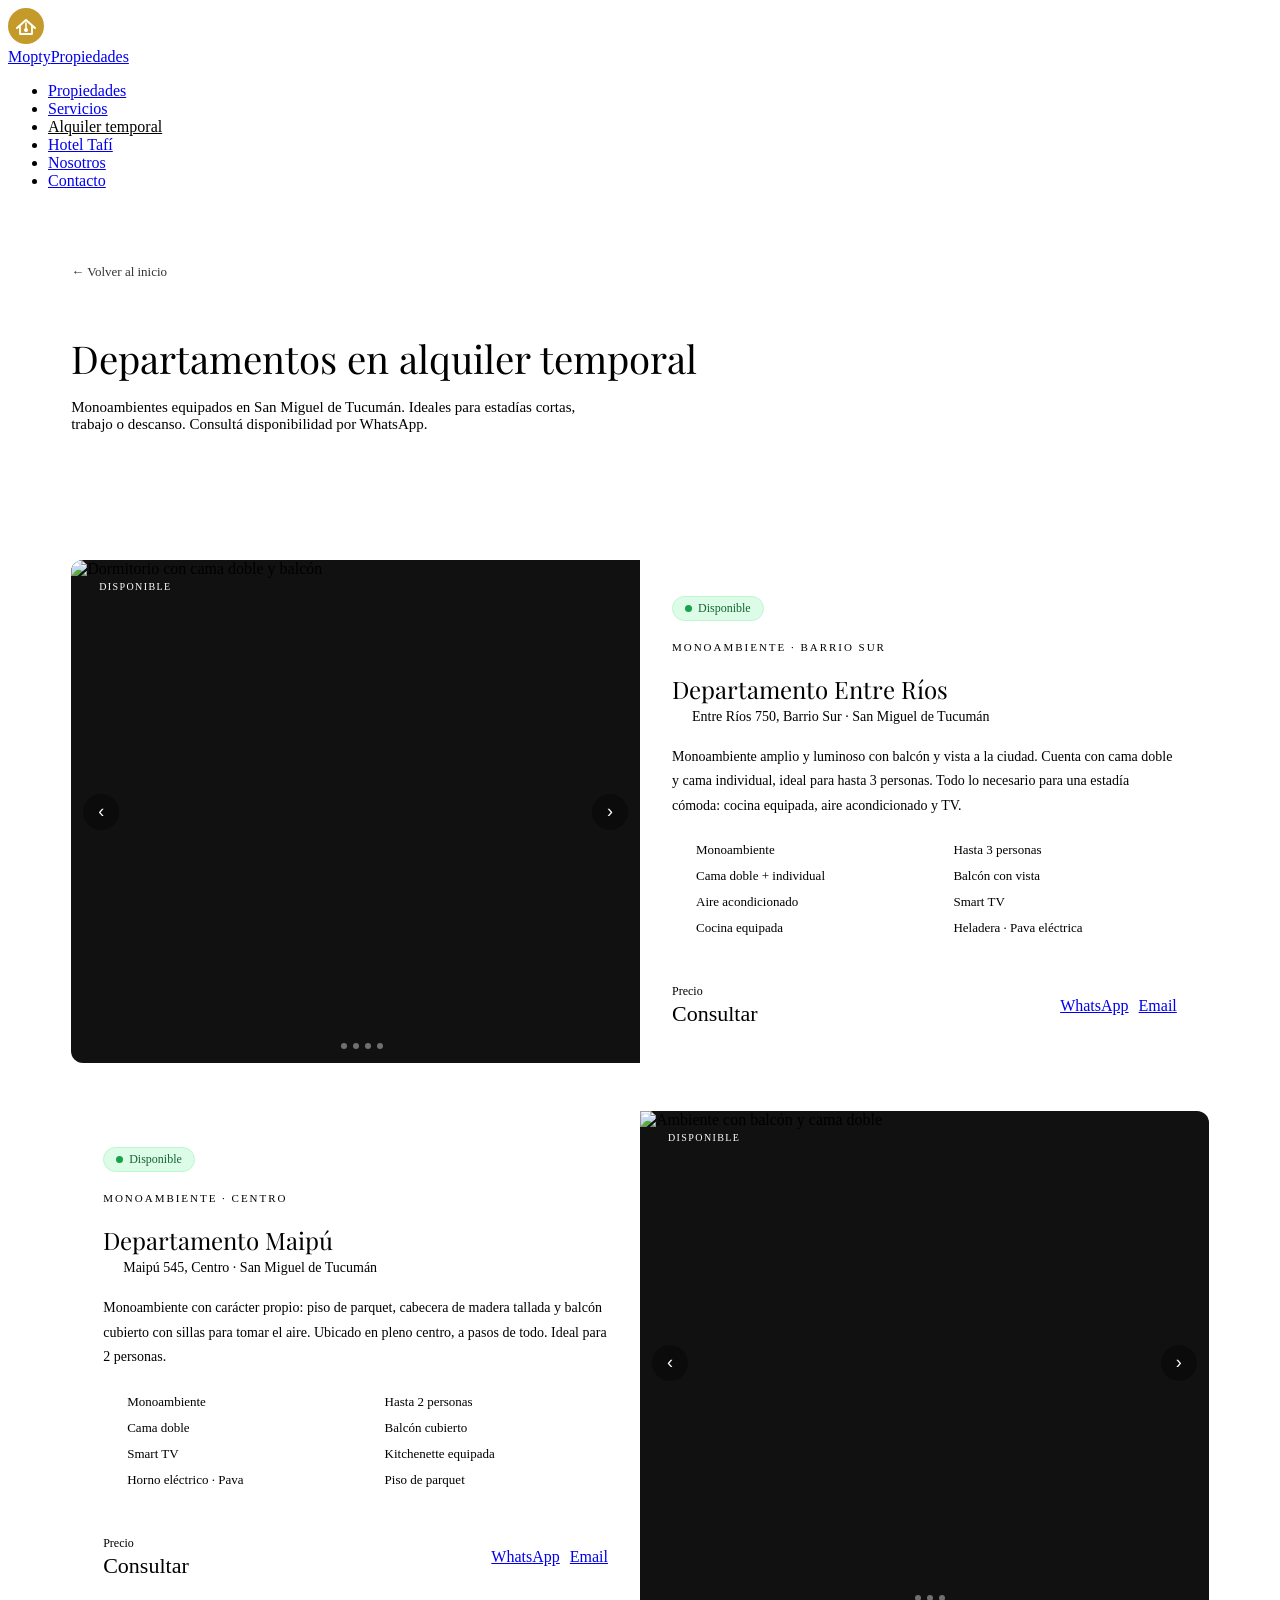
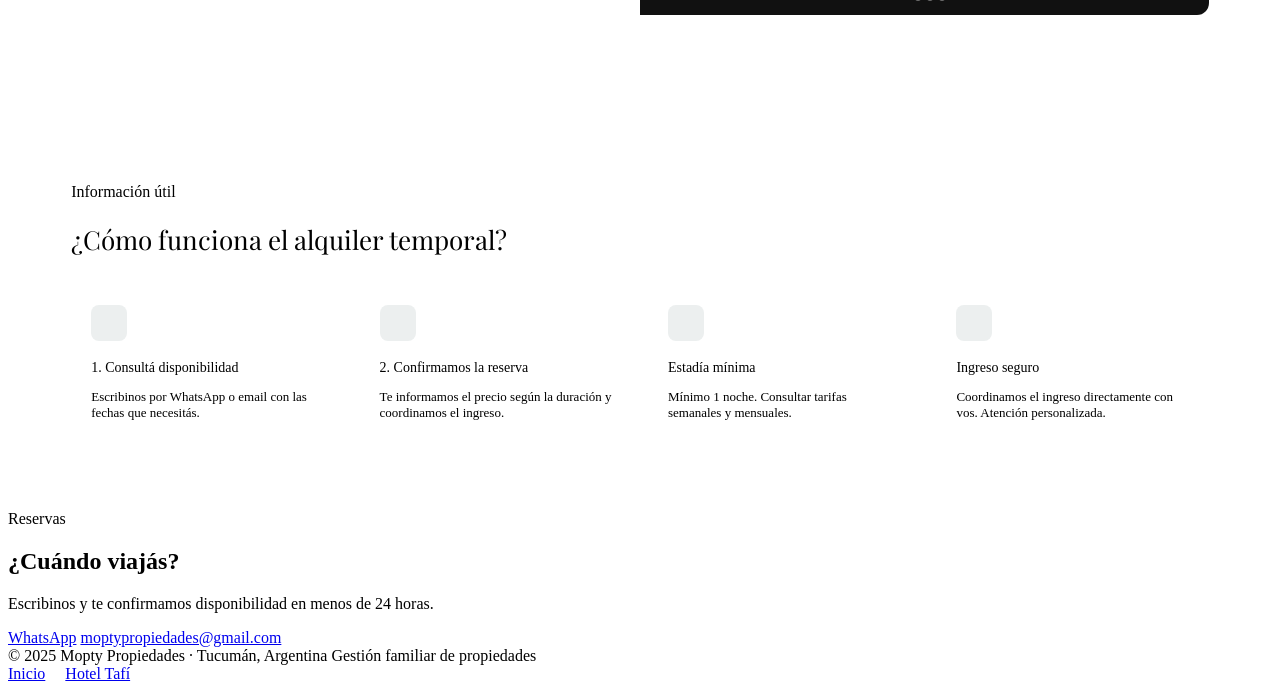
==== departamentos/index.html @ f42697b6 "subir archivos" ====
<!DOCTYPE html>
<html lang="es">
<head>
  <meta charset="UTF-8">
  <meta name="viewport" content="width=device-width, initial-scale=1.0">
  <meta name="description" content="Departamentos en alquiler temporal en San Miguel de Tucumán. Monoambientes equipados en el centro y Barrio Sur. Consultas por WhatsApp.">
  <title>Departamentos temporales | Mopty Propiedades</title>
  <link rel="preconnect" href="https://fonts.googleapis.com">
  <link rel="preconnect" href="https://fonts.gstatic.com" crossorigin>
  <link href="https://fonts.googleapis.com/css2?family=Playfair+Display:wght@400;500&family=Inter:wght@300;400;500&display=swap" rel="stylesheet">
  <link rel="stylesheet" href="../css/style.css">
  <style>
    .page-hero {
      background: var(--verde);
      color: var(--white);
      padding: 56px 5% 48px;
    }
    .page-hero a {
      color: var(--gold);
      text-decoration: none;
      font-size: 13px;
      display: inline-flex;
      align-items: center;
      gap: 6px;
      margin-bottom: 20px;
      opacity: 0.8;
    }
    .page-hero a:hover { opacity: 1; }
    .page-hero h1 {
      font-family: 'Playfair Display', serif;
      font-size: clamp(26px, 3vw, 40px);
      font-weight: 400;
      margin-bottom: 10px;
    }
    .page-hero p {
      font-size: 15px;
      color: var(--gray-lt);
      font-weight: 300;
      max-width: 520px;
    }

    /* DEPTO CARD */
    .deptos-section {
      padding: 64px 5%;
    }

    .depto-card {
      background: var(--white);
      border: 1px solid var(--gray-lt);
      border-radius: 12px;
      overflow: hidden;
      margin-bottom: 48px;
    }

    .depto-card-inner {
      display: grid;
      grid-template-columns: 1fr 1fr;
    }

    /* GALERÍA */
    .galeria {
      position: relative;
      background: #111;
      overflow: hidden;
      min-height: 400px;
    }

    .galeria-slides {
      display: flex;
      height: 100%;
      transition: transform 0.35s ease;
    }

    .galeria-slide {
      min-width: 100%;
      height: 400px;
      object-fit: cover;
      display: block;
    }

    .galeria-nav {
      position: absolute;
      bottom: 14px;
      left: 50%;
      transform: translateX(-50%);
      display: flex;
      gap: 6px;
    }

    .galeria-dot {
      width: 6px;
      height: 6px;
      border-radius: 50%;
      background: rgba(255,255,255,0.4);
      cursor: pointer;
      border: none;
      padding: 0;
      transition: background 0.2s;
    }
    .galeria-dot.active { background: var(--gold); }

    .galeria-btn {
      position: absolute;
      top: 50%;
      transform: translateY(-50%);
      background: rgba(0,0,0,0.35);
      border: none;
      color: white;
      width: 36px;
      height: 36px;
      border-radius: 50%;
      cursor: pointer;
      font-size: 18px;
      display: flex;
      align-items: center;
      justify-content: center;
      transition: background 0.2s;
    }
    .galeria-btn:hover { background: rgba(0,0,0,0.6); }
    .galeria-btn.prev { left: 12px; }
    .galeria-btn.next { right: 12px; }

    .galeria-tag {
      position: absolute;
      top: 16px;
      left: 16px;
      background: var(--verde);
      color: white;
      font-size: 10px;
      letter-spacing: 0.14em;
      text-transform: uppercase;
      padding: 5px 12px;
      border-radius: 2px;
    }

    /* INFO DEPTO */
    .depto-info {
      padding: 36px 32px;
      display: flex;
      flex-direction: column;
      justify-content: space-between;
    }

    .depto-tipo {
      font-size: 11px;
      letter-spacing: 0.18em;
      text-transform: uppercase;
      color: var(--gold);
      margin-bottom: 8px;
    }

    .depto-nombre {
      font-family: 'Playfair Display', serif;
      font-size: 24px;
      font-weight: 400;
      margin-bottom: 4px;
    }

    .depto-direccion {
      font-size: 14px;
      color: var(--gray);
      margin-bottom: 20px;
      display: flex;
      align-items: center;
      gap: 6px;
    }

    .depto-direccion svg {
      width: 14px;
      height: 14px;
      stroke: var(--gold);
      fill: none;
      stroke-width: 2;
      flex-shrink: 0;
    }

    .depto-desc {
      font-size: 14px;
      color: var(--gray);
      line-height: 1.75;
      margin-bottom: 24px;
    }

    .depto-features {
      display: grid;
      grid-template-columns: 1fr 1fr;
      gap: 10px;
      margin-bottom: 28px;
    }

    .feature {
      display: flex;
      align-items: center;
      gap: 8px;
      font-size: 13px;
      color: var(--brown-txt);
    }

    .feature svg {
      width: 16px;
      height: 16px;
      stroke: var(--verde);
      fill: none;
      stroke-width: 1.8;
      stroke-linecap: round;
      stroke-linejoin: round;
      flex-shrink: 0;
    }

    .depto-precio-row {
      display: flex;
      align-items: center;
      justify-content: space-between;
      padding-top: 20px;
      border-top: 1px solid var(--gray-lt);
      flex-wrap: wrap;
      gap: 12px;
    }

    .depto-precio-label {
      font-size: 12px;
      color: var(--gray);
      margin-bottom: 2px;
    }

    .depto-precio-valor {
      font-size: 22px;
      font-weight: 500;
      color: var(--verde);
    }

    .depto-actions {
      display: flex;
      gap: 10px;
    }

    /* DISPONIBLES banner */
    .disponible-badge {
      display: inline-flex;
      align-items: center;
      gap: 6px;
      font-size: 12px;
      font-weight: 500;
      color: #166534;
      background: #dcfce7;
      border: 1px solid #bbf7d0;
      padding: 4px 12px;
      border-radius: 100px;
      margin-bottom: 20px;
    }
    .disponible-badge::before {
      content: '';
      width: 7px;
      height: 7px;
      background: #16a34a;
      border-radius: 50%;
    }

    /* PENDIENTE depto */
    .pendiente-card {
      background: var(--beige);
      border: 1px dashed var(--gray-lt);
      border-radius: 12px;
      padding: 40px;
      text-align: center;
      margin-bottom: 48px;
    }
    .pendiente-card h3 {
      font-family: 'Playfair Display', serif;
      font-size: 22px;
      font-weight: 400;
      margin-bottom: 8px;
    }
    .pendiente-card p {
      font-size: 14px;
      color: var(--gray);
      margin-bottom: 20px;
    }

    /* INFO GENERAL */
    .info-section {
      background: var(--beige);
      padding: 56px 5%;
    }
    .info-grid {
      display: grid;
      grid-template-columns: repeat(auto-fit, minmax(200px, 1fr));
      gap: 16px;
      margin-top: 28px;
    }
    .info-item {
      background: var(--white);
      border-radius: 8px;
      padding: 20px;
      border: 1px solid var(--gray-lt);
    }
    .info-item-icon {
      width: 36px;
      height: 36px;
      background: rgba(13,59,56,0.08);
      border-radius: 8px;
      display: flex;
      align-items: center;
      justify-content: center;
      margin-bottom: 12px;
    }
    .info-item-icon svg {
      width: 18px;
      height: 18px;
      stroke: var(--verde);
      fill: none;
      stroke-width: 1.8;
      stroke-linecap: round;
      stroke-linejoin: round;
    }
    .info-item h4 { font-size: 14px; font-weight: 500; margin-bottom: 4px; }
    .info-item p { font-size: 13px; color: var(--gray); }

    @media (max-width: 768px) {
      .depto-card-inner { grid-template-columns: 1fr; }
      .galeria, .galeria-slide { min-height: 260px; height: 260px; }
      .depto-features { grid-template-columns: 1fr; }
      .depto-info { padding: 24px 20px; }
    }
  </style>
</head>
<body>

<nav>
  <a href="/" class="nav-logo">
    <svg width="36" height="36" viewBox="0 0 36 36" fill="none">
      <circle cx="18" cy="18" r="18" fill="#C49A2A"/>
      <path d="M9 20L18 12L27 20" stroke="white" stroke-width="2" stroke-linecap="round" stroke-linejoin="round"/>
      <path d="M12 18V26H24V18" stroke="white" stroke-width="1.8" stroke-linecap="round" stroke-linejoin="round"/>
      <line x1="18" y1="15" x2="18" y2="23" stroke="white" stroke-width="1.6" stroke-linecap="round"/>
      <circle cx="18" cy="22" r="2" fill="white"/>
    </svg>
    <div class="nav-logo-text">Mopty<span>Propiedades</span></div>
  </a>
  <ul class="nav-links">
    <li><a href="/#propiedades">Propiedades</a></li>
    <li><a href="/#servicios">Servicios</a></li>
    <li><a href="/departamentos/" style="color: var(--gold);">Alquiler temporal</a></li>
    <li><a href="/hotel/">Hotel Tafí</a></li>
    <li><a href="/#nosotros">Nosotros</a></li>
    <li><a href="/#contacto" class="nav-cta">Contacto</a></li>
  </ul>
</nav>

<!-- HERO -->
<section class="page-hero">
  <a href="/">← Volver al inicio</a>
  <h1>Departamentos en alquiler temporal</h1>
  <p>Monoambientes equipados en San Miguel de Tucumán. Ideales para estadías cortas, trabajo o descanso. Consultá disponibilidad por WhatsApp.</p>
</section>

<section class="deptos-section">

  <!-- DEPTO 1: ENTRE RÍOS -->
  <div class="depto-card" id="entrerrios">
    <div class="depto-card-inner">

      <div class="galeria" id="galeria-1">
        <div class="galeria-slides" id="slides-1">
          <img class="galeria-slide" src="img/entrerrios-4.jpg" alt="Dormitorio con cama doble y balcón">
          <img class="galeria-slide" src="img/entrerrios-1.jpg" alt="Ambiente principal con mesa y TV">
          <img class="galeria-slide" src="img/entrerrios-2.jpg" alt="Vista hacia la cocina">
          <img class="galeria-slide" src="img/entrerrios-5.jpg" alt="Cocina equipada">
          <img class="galeria-slide" src="img/entrerrios-3.jpg" alt="Vista desde el balcón">
        </div>
        <span class="galeria-tag">Disponible</span>
        <button class="galeria-btn prev" onclick="mover('1', -1)">&#8249;</button>
        <button class="galeria-btn next" onclick="mover('1', 1)">&#8250;</button>
        <div class="galeria-nav" id="dots-1">
          <button class="galeria-dot active" onclick="irA('1',0)"></button>
          <button class="galeria-dot" onclick="irA('1',1)"></button>
          <button class="galeria-dot" onclick="irA('1',2)"></button>
          <button class="galeria-dot" onclick="irA('1',3)"></button>
          <button class="galeria-dot" onclick="irA('1',4)"></button>
        </div>
      </div>

      <div class="depto-info">
        <div>
          <div class="disponible-badge">Disponible</div>
          <div class="depto-tipo">Monoambiente · Barrio Sur</div>
          <h2 class="depto-nombre">Departamento Entre Ríos</h2>
          <div class="depto-direccion">
            <svg viewBox="0 0 24 24"><path d="M12 2C8.13 2 5 5.13 5 9c0 5.25 7 13 7 13s7-7.75 7-13c0-3.87-3.13-7-7-7z"/><circle cx="12" cy="9" r="2.5"/></svg>
            Entre Ríos 750, Barrio Sur · San Miguel de Tucumán
          </div>
          <p class="depto-desc">Monoambiente amplio y luminoso con balcón y vista a la ciudad. Cuenta con cama doble y cama individual, ideal para hasta 3 personas. Todo lo necesario para una estadía cómoda: cocina equipada, aire acondicionado y TV.</p>
          <div class="depto-features">
            <div class="feature">
              <svg viewBox="0 0 24 24"><path d="M3 12L12 3L21 12V20H15V15H9V20H3V12Z"/></svg>
              Monoambiente
            </div>
            <div class="feature">
              <svg viewBox="0 0 24 24"><path d="M17 20H7V7a5 5 0 0 1 10 0v13z"/><path d="M3 20h18"/></svg>
              Hasta 3 personas
            </div>
            <div class="feature">
              <svg viewBox="0 0 24 24"><rect x="2" y="7" width="20" height="14" rx="2"/><path d="M16 7V5a2 2 0 0 0-2-2h-4a2 2 0 0 0-2 2v2"/></svg>
              Cama doble + individual
            </div>
            <div class="feature">
              <svg viewBox="0 0 24 24"><path d="M3 9l9-7 9 7v11a2 2 0 0 1-2 2H5a2 2 0 0 1-2-2z"/></svg>
              Balcón con vista
            </div>
            <div class="feature">
              <svg viewBox="0 0 24 24"><path d="M12 2a7 7 0 0 1 7 7c0 4-7 13-7 13S5 13 5 9a7 7 0 0 1 7-7z"/></svg>
              Aire acondicionado
            </div>
            <div class="feature">
              <svg viewBox="0 0 24 24"><rect x="2" y="3" width="20" height="14" rx="2"/><path d="M8 21h8M12 17v4"/></svg>
              Smart TV
            </div>
            <div class="feature">
              <svg viewBox="0 0 24 24"><path d="M6 2h12l2 7H4L6 2z"/><path d="M4 9v13h16V9"/></svg>
              Cocina equipada
            </div>
            <div class="feature">
              <svg viewBox="0 0 24 24"><path d="M12 2a10 10 0 1 0 10 10A10 10 0 0 0 12 2zm0 18a8 8 0 1 1 8-8 8 8 0 0 1-8 8zm.5-13H11v6l5.25 3.15.75-1.23-4.5-2.67z"/></svg>
              Heladera · Pava eléctrica
            </div>
          </div>
        </div>
        <div class="depto-precio-row">
          <div>
            <div class="depto-precio-label">Precio</div>
            <div class="depto-precio-valor">Consultar</div>
          </div>
          <div class="depto-actions">
            <a href="https://wa.me/5493815394603?text=Hola%20Mopty%2C%20consulto%20por%20el%20departamento%20de%20Entre%20R%C3%ADos%20750" class="btn btn-gold" target="_blank" rel="noopener">WhatsApp</a>
            <a href="mailto:moptypropiedades@gmail.com?subject=Consulta%20Depto%20Entre%20R%C3%ADos" class="btn btn-verde">Email</a>
          </div>
        </div>
      </div>

    </div>
  </div>

  <!-- DEPTO 2: MAIPÚ -->
  <div class="depto-card" id="maipu">
    <div class="depto-card-inner" style="direction: rtl;">

      <div class="galeria" id="galeria-2" style="direction: ltr;">
        <div class="galeria-slides" id="slides-2">
          <img class="galeria-slide" src="img/maipu-1.jpg" alt="Ambiente con balcón y cama doble">
          <img class="galeria-slide" src="img/maipu-2.jpg" alt="Vista completa del monoambiente">
          <img class="galeria-slide" src="img/maipu-3.jpg" alt="Cama doble con kitchenette">
          <img class="galeria-slide" src="img/maipu-4.jpg" alt="Balcón cubierto con sillas">
        </div>
        <span class="galeria-tag">Disponible</span>
        <button class="galeria-btn prev" onclick="mover('2', -1)">&#8249;</button>
        <button class="galeria-btn next" onclick="mover('2', 1)">&#8250;</button>
        <div class="galeria-nav" id="dots-2">
          <button class="galeria-dot active" onclick="irA('2',0)"></button>
          <button class="galeria-dot" onclick="irA('2',1)"></button>
          <button class="galeria-dot" onclick="irA('2',2)"></button>
          <button class="galeria-dot" onclick="irA('2',3)"></button>
        </div>
      </div>

      <div class="depto-info" style="direction: ltr;">
        <div>
          <div class="disponible-badge">Disponible</div>
          <div class="depto-tipo">Monoambiente · Centro</div>
          <h2 class="depto-nombre">Departamento Maipú</h2>
          <div class="depto-direccion">
            <svg viewBox="0 0 24 24"><path d="M12 2C8.13 2 5 5.13 5 9c0 5.25 7 13 7 13s7-7.75 7-13c0-3.87-3.13-7-7-7z"/><circle cx="12" cy="9" r="2.5"/></svg>
            Maipú 545, Centro · San Miguel de Tucumán
          </div>
          <p class="depto-desc">Monoambiente con carácter propio: piso de parquet, cabecera de madera tallada y balcón cubierto con sillas para tomar el aire. Ubicado en pleno centro, a pasos de todo. Ideal para 2 personas.</p>
          <div class="depto-features">
            <div class="feature">
              <svg viewBox="0 0 24 24"><path d="M3 12L12 3L21 12V20H15V15H9V20H3V12Z"/></svg>
              Monoambiente
            </div>
            <div class="feature">
              <svg viewBox="0 0 24 24"><path d="M17 21V19A4 4 0 0 0 9 19V21"/><circle cx="13" cy="11" r="4"/><path d="M1 21V19A4 4 0 0 1 5.66 15.1"/><circle cx="5" cy="9" r="2"/></svg>
              Hasta 2 personas
            </div>
            <div class="feature">
              <svg viewBox="0 0 24 24"><rect x="2" y="7" width="20" height="14" rx="2"/><path d="M16 7V5a2 2 0 0 0-2-2h-4a2 2 0 0 0-2 2v2"/></svg>
              Cama doble
            </div>
            <div class="feature">
              <svg viewBox="0 0 24 24"><path d="M3 9l9-7 9 7v11a2 2 0 0 1-2 2H5a2 2 0 0 1-2-2z"/></svg>
              Balcón cubierto
            </div>
            <div class="feature">
              <svg viewBox="0 0 24 24"><rect x="2" y="3" width="20" height="14" rx="2"/><path d="M8 21h8M12 17v4"/></svg>
              Smart TV
            </div>
            <div class="feature">
              <svg viewBox="0 0 24 24"><path d="M6 2h12l2 7H4L6 2z"/><path d="M4 9v13h16V9"/></svg>
              Kitchenette equipada
            </div>
            <div class="feature">
              <svg viewBox="0 0 24 24"><rect x="3" y="3" width="18" height="18" rx="2"/><path d="M3 9h18"/></svg>
              Horno eléctrico · Pava
            </div>
            <div class="feature">
              <svg viewBox="0 0 24 24"><path d="M12 2a10 10 0 1 0 10 10A10 10 0 0 0 12 2zm3.5 6L9 14.5M9 8.5h.01M15 15.5h.01"/></svg>
              Piso de parquet
            </div>
          </div>
        </div>
        <div class="depto-precio-row">
          <div>
            <div class="depto-precio-label">Precio</div>
            <div class="depto-precio-valor">Consultar</div>
          </div>
          <div class="depto-actions">
            <a href="https://wa.me/5493815394603?text=Hola%20Mopty%2C%20consulto%20por%20el%20departamento%20de%20Maip%C3%BA%20545" class="btn btn-gold" target="_blank" rel="noopener">WhatsApp</a>
            <a href="mailto:moptypropiedades@gmail.com?subject=Consulta%20Depto%20Maip%C3%BA" class="btn btn-verde">Email</a>
          </div>
        </div>
      </div>

    </div>
  </div>

</section>

<!-- INFO GENERAL -->
<section class="info-section">
  <span class="eyebrow">Información útil</span>
  <h2 style="font-family:'Playfair Display',serif; font-size:26px; font-weight:400;">¿Cómo funciona el alquiler temporal?</h2>
  <div class="info-grid">
    <div class="info-item">
      <div class="info-item-icon">
        <svg viewBox="0 0 24 24"><path d="M21 15a2 2 0 0 1-2 2H7l-4 4V5a2 2 0 0 1 2-2h14a2 2 0 0 1 2 2z"/></svg>
      </div>
      <h4>1. Consultá disponibilidad</h4>
      <p>Escribinos por WhatsApp o email con las fechas que necesitás.</p>
    </div>
    <div class="info-item">
      <div class="info-item-icon">
        <svg viewBox="0 0 24 24"><rect x="3" y="4" width="18" height="18" rx="2"/><path d="M16 2v4M8 2v4M3 10h18"/></svg>
      </div>
      <h4>2. Confirmamos la reserva</h4>
      <p>Te informamos el precio según la duración y coordinamos el ingreso.</p>
    </div>
    <div class="info-item">
      <div class="info-item-icon">
        <svg viewBox="0 0 24 24"><circle cx="12" cy="12" r="10"/><path d="M12 8v4l3 3"/></svg>
      </div>
      <h4>Estadía mínima</h4>
      <p>Mínimo 1 noche. Consultar tarifas semanales y mensuales.</p>
    </div>
    <div class="info-item">
      <div class="info-item-icon">
        <svg viewBox="0 0 24 24"><path d="M12 22s8-4 8-10V5l-8-3-8 3v7c0 6 8 10 8 10z"/></svg>
      </div>
      <h4>Ingreso seguro</h4>
      <p>Coordinamos el ingreso directamente con vos. Atención personalizada.</p>
    </div>
  </div>
</section>

<!-- CTA FINAL -->
<section class="contact-cta">
  <span class="eyebrow" style="color: var(--gold-lt);">Reservas</span>
  <h2>¿Cuándo viajás?</h2>
  <p>Escribinos y te confirmamos disponibilidad en menos de 24 horas.</p>
  <div class="contact-btns">
    <a href="https://wa.me/5493815394603?text=Hola%20Mopty%2C%20consulto%20por%20alquiler%20temporal" class="btn btn-gold" target="_blank" rel="noopener">WhatsApp</a>
    <a href="mailto:moptypropiedades@gmail.com" class="btn btn-outline">moptypropiedades@gmail.com</a>
  </div>
</section>

<footer>
  <span>© 2025 Mopty Propiedades · Tucumán, Argentina</span>
  <span>Gestión familiar de propiedades</span>
  <div style="display:flex; gap:20px;">
    <a href="/">Inicio</a>
    <a href="../hotel/">Hotel Tafí</a>
  </div>
</footer>

<script>
const estado = {};

function mover(id, dir) {
  const slides = document.getElementById('slides-' + id);
  const total = slides.children.length;
  if (!estado[id]) estado[id] = 0;
  estado[id] = (estado[id] + dir + total) % total;
  actualizar(id);
}

function irA(id, idx) {
  estado[id] = idx;
  actualizar(id);
}

function actualizar(id) {
  const slides = document.getElementById('slides-' + id);
  const dots = document.querySelectorAll('#dots-' + id + ' .galeria-dot');
  slides.style.transform = `translateX(-${estado[id] * 100}%)`;
  dots.forEach((d, i) => d.classList.toggle('active', i === estado[id]));
}
</script>

</body>
</html>
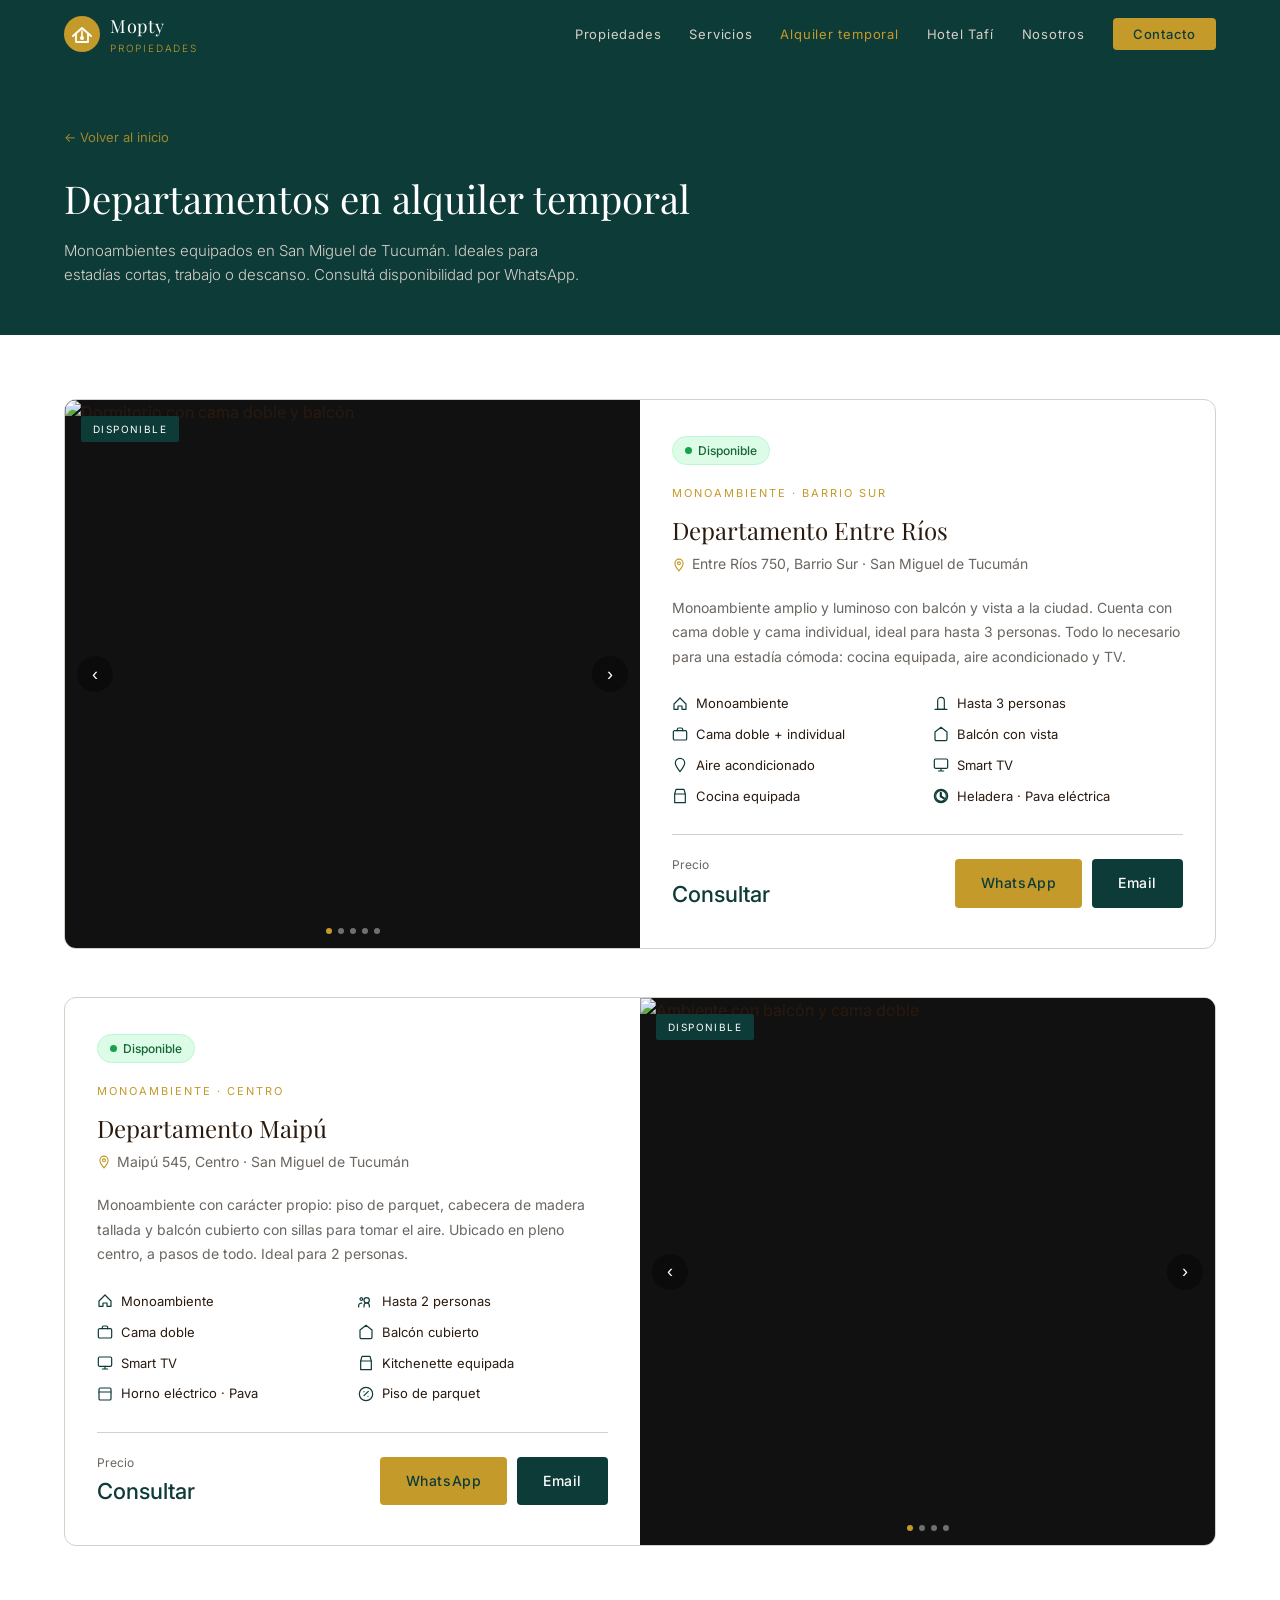
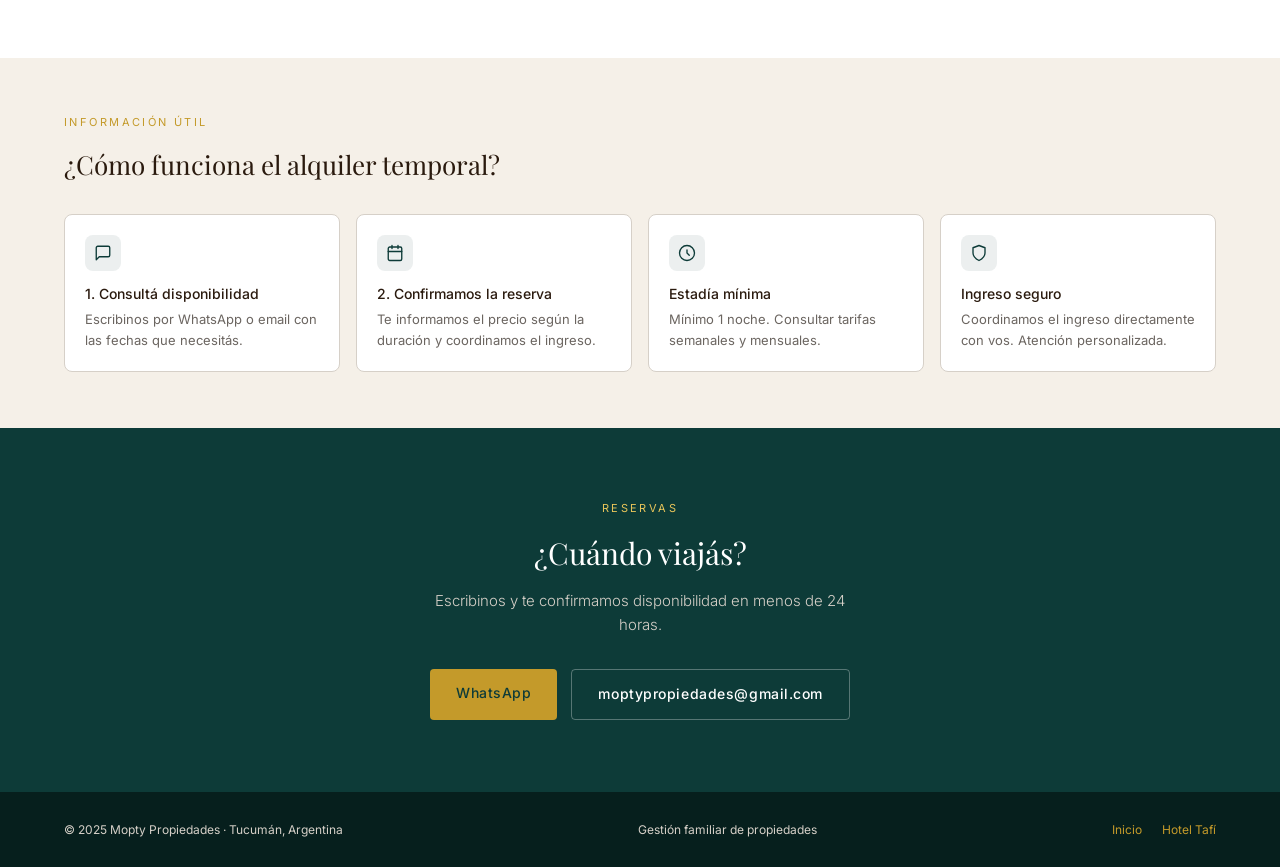
==== commit f4088fc3: "fotos" ====
--- a/departamentos/index.html
+++ b/departamentos/index.html
@@ -71,12 +71,13 @@
       transition: transform 0.35s ease;
     }
 
-    .galeria-slide {
-      min-width: 100%;
-      height: 400px;
-      object-fit: cover;
-      display: block;
-    }
+.galeria-slide {
+  min-width: 100%;
+  height: 400px;
+  object-fit: contain;
+  background: #111;
+  display: block;
+}
 
     .galeria-nav {
       position: absolute;
@@ -318,7 +319,7 @@
 
     @media (max-width: 768px) {
       .depto-card-inner { grid-template-columns: 1fr; }
-      .galeria, .galeria-slide { min-height: 260px; height: 260px; }
+     .galeria, .galeria-slide { min-height: 260px; height: 260px; object-fit: contain; }
       .depto-features { grid-template-columns: 1fr; }
       .depto-info { padding: 24px 20px; }
     }
--- a/css/style.css
+++ b/css/style.css
@@ -0,0 +1,160 @@
+*, *::before, *::after { box-sizing: border-box; margin: 0; padding: 0; }
+
+:root {
+  --verde:     #0D3B38;
+  --verde-lt:  #145550;
+  --gold:      #C49A2A;
+  --gold-lt:   #E8C55A;
+  --beige:     #F5F0E8;
+  --white:     #FFFFFF;
+  --gray:      #6B6560;
+  --gray-lt:   #D6D0C8;
+  --brown-txt: #2A1A0E;
+}
+
+html { scroll-behavior: smooth; }
+body { font-family: 'Inter', sans-serif; font-weight: 400; color: var(--brown-txt); background: var(--white); line-height: 1.6; }
+
+/* NAV */
+nav {
+  position: sticky; top: 0; z-index: 100;
+  background: var(--verde);
+  display: flex; align-items: center; justify-content: space-between;
+  padding: 0 5%; height: 68px;
+}
+.nav-logo { display: flex; align-items: center; gap: 10px; text-decoration: none; }
+.nav-logo-text { font-family: 'Playfair Display', serif; font-size: 18px; color: var(--white); letter-spacing: 0.04em; }
+.nav-logo-text span { display: block; font-family: 'Inter', sans-serif; font-size: 10px; font-weight: 300; letter-spacing: 0.18em; color: var(--gold); text-transform: uppercase; }
+.nav-links { display: flex; gap: 28px; list-style: none; }
+.nav-links a { text-decoration: none; color: var(--gray-lt); font-size: 13px; letter-spacing: 0.06em; transition: color 0.2s; }
+.nav-links a:hover { color: var(--gold); }
+.nav-cta { background: var(--gold) !important; color: var(--verde) !important; font-weight: 500 !important; padding: 8px 20px !important; border-radius: 4px; }
+.nav-cta:hover { background: var(--gold-lt) !important; }
+
+/* BOTONES */
+.btn { display: inline-block; text-decoration: none; padding: 13px 26px; font-size: 14px; letter-spacing: 0.04em; border-radius: 4px; transition: all 0.2s; font-weight: 500; cursor: pointer; border: none; font-family: inherit; }
+.btn-gold { background: var(--gold); color: var(--verde); }
+.btn-gold:hover { background: var(--gold-lt); }
+.btn-outline { border: 1px solid rgba(255,255,255,0.3); color: var(--white); background: transparent; }
+.btn-outline:hover { border-color: var(--gold); color: var(--gold); }
+.btn-verde { background: var(--verde); color: var(--white); }
+.btn-verde:hover { background: var(--verde-lt); }
+
+/* LABELS */
+.eyebrow { font-size: 11px; letter-spacing: 0.22em; text-transform: uppercase; color: var(--gold); margin-bottom: 12px; display: block; }
+
+/* HERO */
+.hero { background: var(--verde); color: var(--white); padding: 80px 5% 90px; display: grid; grid-template-columns: 1fr 1fr; gap: 60px; align-items: center; }
+.hero h1 { font-family: 'Playfair Display', serif; font-size: clamp(28px, 3.5vw, 48px); font-weight: 400; line-height: 1.2; margin-bottom: 20px; }
+.hero-sub { font-size: 15px; color: var(--gray-lt); font-weight: 300; line-height: 1.8; margin-bottom: 32px; max-width: 440px; }
+.hero-actions { display: flex; gap: 12px; flex-wrap: wrap; }
+.hero-stats { display: grid; grid-template-columns: 1fr 1fr; gap: 12px; }
+.stat-card { background: rgba(255,255,255,0.06); border: 1px solid rgba(255,255,255,0.1); border-radius: 8px; padding: 24px; }
+.stat-card.accent { background: rgba(196,154,42,0.1); border-color: rgba(196,154,42,0.25); }
+.stat-num { font-family: 'Playfair Display', serif; font-size: 34px; color: var(--gold); line-height: 1; margin-bottom: 6px; }
+.stat-label { font-size: 12px; color: var(--gray-lt); letter-spacing: 0.08em; }
+
+/* FILTROS Y PROPIEDADES */
+.propiedades-section { padding: 72px 5%; }
+.section-header { margin-bottom: 36px; }
+.section-header h2 { font-family: 'Playfair Display', serif; font-size: 30px; font-weight: 400; }
+
+.filtros { display: flex; gap: 10px; flex-wrap: wrap; margin-bottom: 32px; }
+.filtro-btn { background: var(--white); border: 1px solid var(--gray-lt); color: var(--gray); padding: 8px 18px; border-radius: 100px; font-size: 13px; cursor: pointer; transition: all 0.2s; font-family: inherit; }
+.filtro-btn:hover, .filtro-btn.active { background: var(--verde); color: var(--white); border-color: var(--verde); }
+
+.propiedades-grid { display: grid; grid-template-columns: repeat(auto-fill, minmax(280px, 1fr)); gap: 20px; }
+
+.prop-card { background: var(--white); border: 1px solid var(--gray-lt); border-radius: 8px; overflow: hidden; transition: border-color 0.2s, transform 0.15s; }
+.prop-card:hover { border-color: var(--gold); transform: translateY(-2px); }
+.prop-card-img { height: 180px; background: var(--beige); display: flex; align-items: center; justify-content: center; position: relative; }
+.prop-card-img svg { width: 40px; height: 40px; stroke: var(--gray-lt); fill: none; stroke-width: 1.2; }
+.prop-tag { position: absolute; top: 12px; left: 12px; background: var(--verde); color: var(--white); font-size: 10px; letter-spacing: 0.12em; text-transform: uppercase; padding: 4px 10px; border-radius: 2px; }
+.prop-tag.venta { background: var(--verde); }
+.prop-tag.alquiler { background: #8B6914; }
+.prop-card-body { padding: 20px; }
+.prop-tipo { font-size: 11px; letter-spacing: 0.14em; text-transform: uppercase; color: var(--gold); margin-bottom: 6px; }
+.prop-direccion { font-family: 'Playfair Display', serif; font-size: 17px; font-weight: 400; margin-bottom: 4px; }
+.prop-ciudad { font-size: 13px; color: var(--gray); margin-bottom: 12px; }
+.prop-precio { font-size: 18px; font-weight: 500; color: var(--verde); }
+.prop-precio-detalle { font-size: 12px; color: var(--gray); margin-top: 2px; }
+.prop-sup { font-size: 12px; color: var(--gray); margin-top: 8px; }
+.prop-desc { font-size: 13px; color: var(--gray); margin-top: 10px; line-height: 1.6; }
+.prop-cta { display: block; margin-top: 16px; text-align: center; background: var(--beige); color: var(--verde); font-size: 13px; font-weight: 500; padding: 10px; border-radius: 4px; text-decoration: none; transition: background 0.2s; }
+.prop-cta:hover { background: var(--gold); color: var(--verde); }
+
+/* SERVICIOS */
+.servicios { background: var(--beige); padding: 72px 5%; }
+.servicios-grid { display: grid; grid-template-columns: repeat(auto-fit, minmax(220px, 1fr)); gap: 20px; margin-top: 36px; }
+.servicio-item { background: var(--white); border: 1px solid var(--gray-lt); border-radius: 8px; padding: 28px 24px; }
+.servicio-icon { width: 40px; height: 40px; background: rgba(13,59,56,0.08); border-radius: 8px; display: flex; align-items: center; justify-content: center; margin-bottom: 16px; }
+.servicio-icon svg { width: 20px; height: 20px; stroke: var(--verde); fill: none; stroke-width: 1.6; stroke-linecap: round; stroke-linejoin: round; }
+.servicio-item h3 { font-size: 15px; font-weight: 500; margin-bottom: 8px; color: var(--brown-txt); }
+.servicio-item p { font-size: 13px; color: var(--gray); line-height: 1.7; }
+
+/* ALQUILERES TEMPORALES */
+.temporales-section { padding: 72px 5%; }
+.temp-cards { display: grid; grid-template-columns: 1fr 1fr; gap: 20px; margin-top: 32px; }
+.temp-card { background: var(--white); border: 1px solid var(--gray-lt); border-radius: 8px; overflow: hidden; text-decoration: none; color: inherit; transition: border-color 0.2s, transform 0.15s; display: block; }
+.temp-card:hover { border-color: var(--gold); transform: translateY(-2px); }
+.temp-card-header { height: 160px; background: var(--verde); display: flex; align-items: flex-end; padding: 20px; }
+.temp-card-header.tafi { background: #0D3B38; }
+.temp-card-header span { font-size: 10px; letter-spacing: 0.18em; text-transform: uppercase; color: var(--gold); background: rgba(196,154,42,0.15); padding: 4px 10px; border-radius: 2px; }
+.temp-card-body { padding: 24px; }
+.temp-card-body h3 { font-family: 'Playfair Display', serif; font-size: 20px; font-weight: 400; margin-bottom: 8px; }
+.temp-card-body p { font-size: 13px; color: var(--gray); line-height: 1.7; margin-bottom: 16px; }
+.temp-link { font-size: 13px; font-weight: 500; color: var(--gold); }
+
+/* ABOUT */
+.about { padding: 72px 5%; display: grid; grid-template-columns: 1fr 1fr; gap: 80px; align-items: center; }
+.about h2 { font-family: 'Playfair Display', serif; font-size: 28px; font-weight: 400; line-height: 1.3; margin-bottom: 16px; }
+.about p { font-size: 14px; color: var(--gray); line-height: 1.8; margin-bottom: 14px; }
+.valores { display: flex; flex-direction: column; gap: 18px; }
+.valor { display: flex; gap: 14px; align-items: flex-start; }
+.valor-dot { width: 6px; height: 6px; background: var(--gold); border-radius: 50%; margin-top: 7px; flex-shrink: 0; }
+.valor-text strong { display: block; font-size: 14px; font-weight: 500; margin-bottom: 3px; }
+.valor-text p { font-size: 13px; color: var(--gray); margin: 0; }
+
+/* CONTACT CTA */
+.contact-cta { background: var(--verde); color: var(--white); padding: 72px 5%; text-align: center; }
+.contact-cta h2 { font-family: 'Playfair Display', serif; font-size: 30px; font-weight: 400; margin-bottom: 12px; }
+.contact-cta p { font-size: 15px; color: var(--gray-lt); font-weight: 300; margin-bottom: 32px; max-width: 440px; margin-left: auto; margin-right: auto; }
+.contact-btns { display: flex; justify-content: center; gap: 14px; flex-wrap: wrap; }
+
+/* FOOTER */
+footer { background: #061F1D; color: var(--gray-lt); padding: 28px 5%; display: flex; justify-content: space-between; align-items: center; font-size: 12px; }
+footer a { color: var(--gold); text-decoration: none; }
+
+/* MOBILE */
+@media (max-width: 768px) {
+  .hero { grid-template-columns: 1fr; padding: 56px 5%; gap: 36px; }
+  .about { grid-template-columns: 1fr; gap: 36px; }
+  .temp-cards { grid-template-columns: 1fr; }
+  .nav-links { display: none; }
+  footer { flex-direction: column; gap: 10px; text-align: center; }
+}
+
+.prop-card-img { position: relative; overflow: hidden; }
+.prop-slides { display: flex; height: 100%; transition: transform 0.35s ease; }
+.prop-slides img { min-width: 100%; height: 180px; object-fit: cover; flex-shrink: 0; }
+.prop-slide-btn {
+  position: absolute; top: 50%; transform: translateY(-50%);
+  background: rgba(0,0,0,0.35); border: none; color: white;
+  width: 28px; height: 28px; border-radius: 50%; cursor: pointer;
+  font-size: 16px; display: flex; align-items: center; justify-content: center;
+  transition: background 0.2s; z-index: 2;
+}
+.prop-slide-btn:hover { background: rgba(0,0,0,0.6); }
+.prop-slide-btn.prev { left: 6px; }
+.prop-slide-btn.next { right: 6px; }
+.prop-slide-dots {
+  position: absolute; bottom: 7px; left: 50%; transform: translateX(-50%);
+  display: flex; gap: 4px; z-index: 2;
+}
+.prop-slide-dot {
+  width: 5px; height: 5px; border-radius: 50%;
+  background: rgba(255,255,255,0.45); border: none; padding: 0; cursor: pointer;
+  transition: background 0.2s;
+}
+.prop-slide-dot.active { background: var(--gold); }
+.prop-slides img { min-width: 100%; height: 180px; object-fit: contain; background: var(--beige); flex-shrink: 0; }
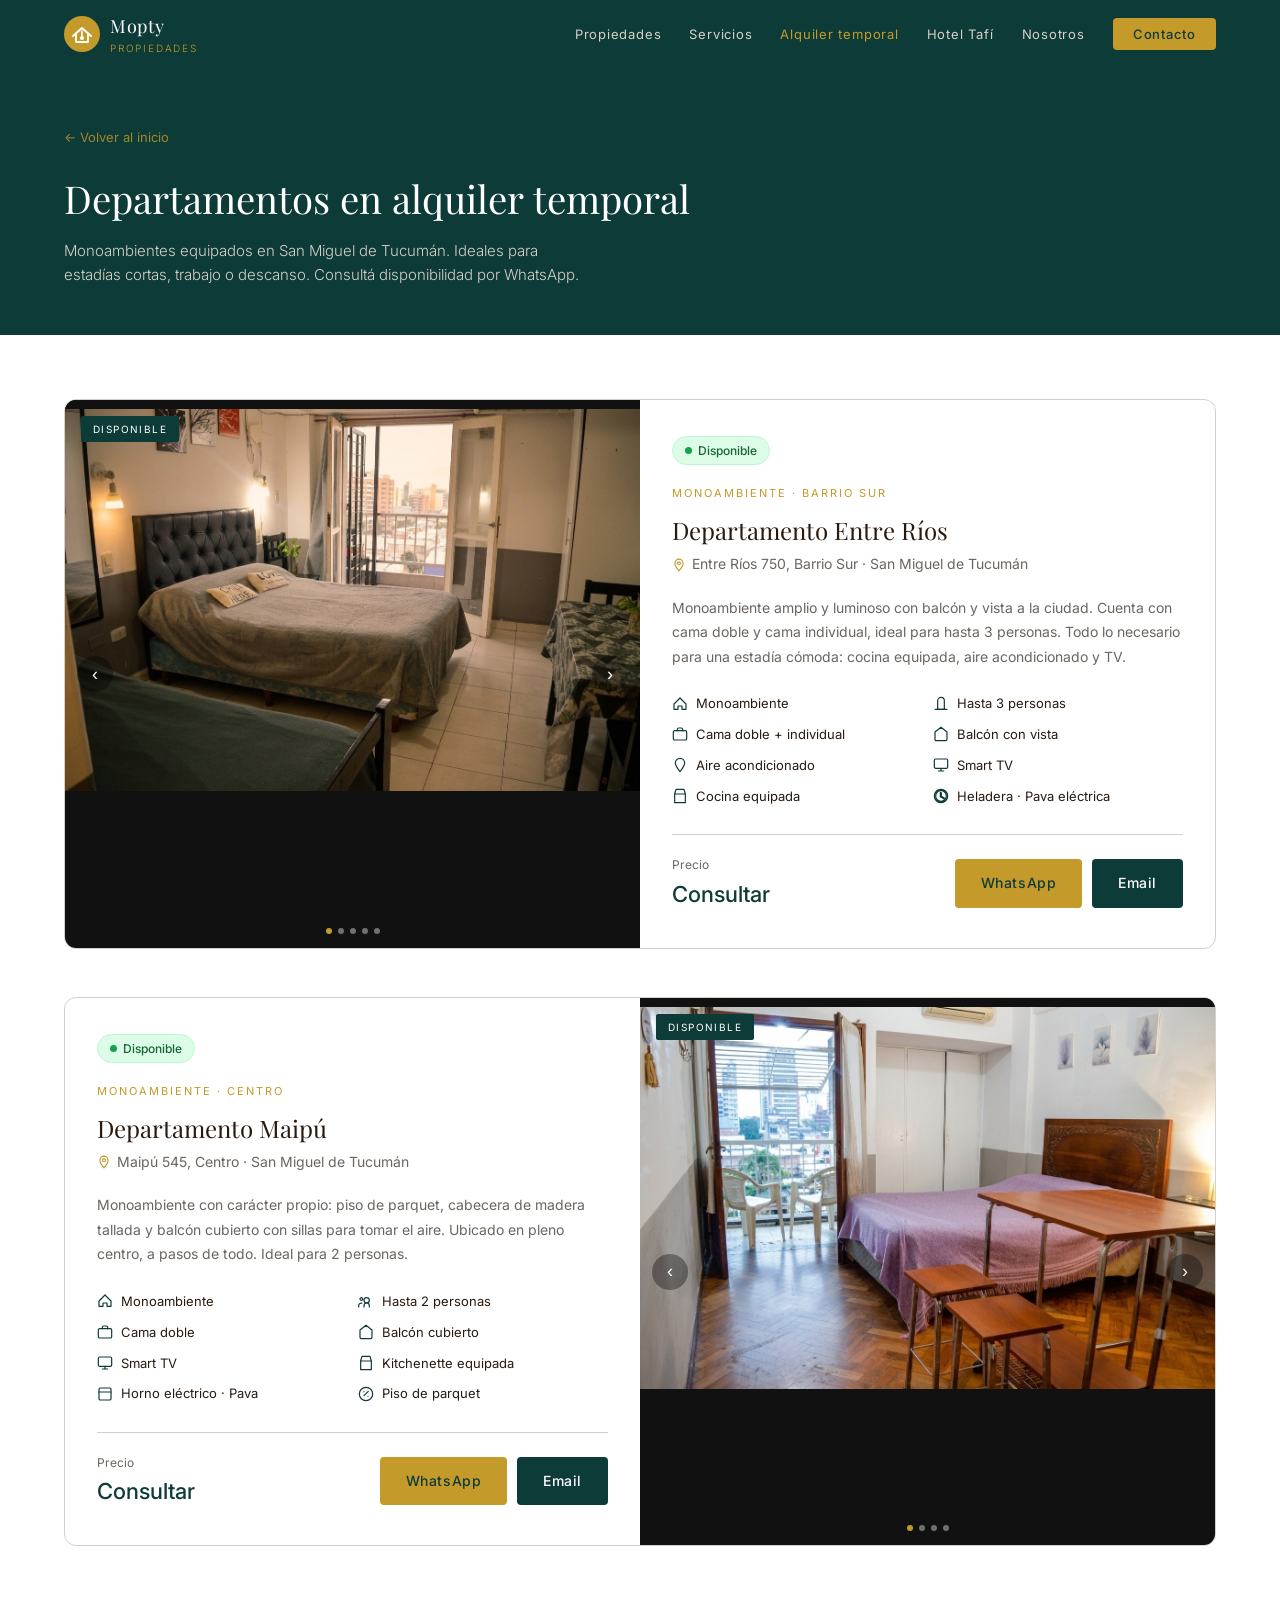
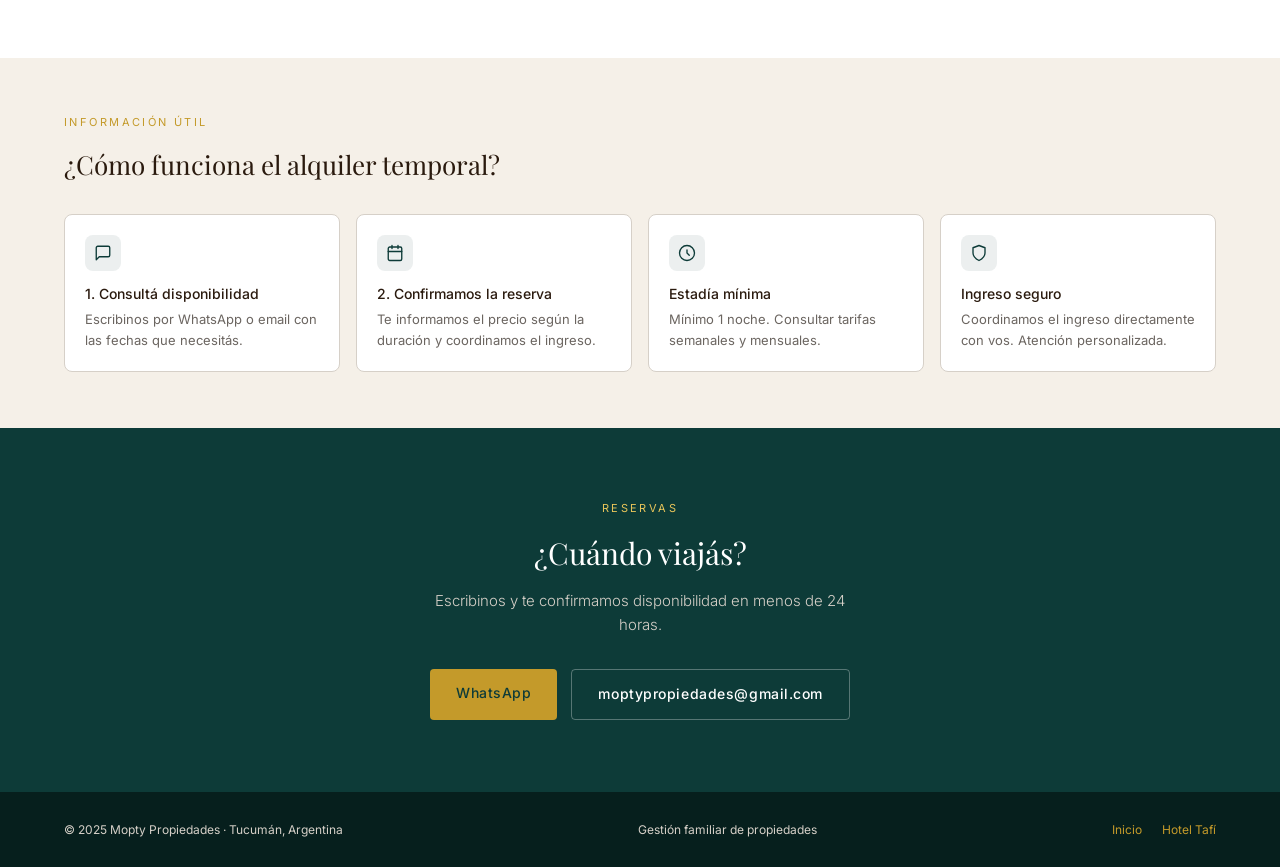
==== commit 63655d3e: "html dptos" ====
--- a/departamentos/index.html
+++ b/departamentos/index.html
@@ -71,12 +71,12 @@
       transition: transform 0.35s ease;
     }
 
-.galeria-slide {
-  min-width: 100%;
-  height: 400px;
-  object-fit: contain;
-  background: #111;
-  display: block;
+    .galeria-slide {
+      min-width: 100%;
+      height: 400px;
+     object-fit: contain;
+      background: #111;
+      display: block;
 }
 
     .galeria-nav {
@@ -363,11 +363,13 @@
 
       <div class="galeria" id="galeria-1">
         <div class="galeria-slides" id="slides-1">
-          <img class="galeria-slide" src="img/entrerrios-4.jpg" alt="Dormitorio con cama doble y balcón">
-          <img class="galeria-slide" src="img/entrerrios-1.jpg" alt="Ambiente principal con mesa y TV">
-          <img class="galeria-slide" src="img/entrerrios-2.jpg" alt="Vista hacia la cocina">
-          <img class="galeria-slide" src="img/entrerrios-5.jpg" alt="Cocina equipada">
-          <img class="galeria-slide" src="img/entrerrios-3.jpg" alt="Vista desde el balcón">
+          <img class="galeria-slide" src="img/Entrerrios/entrerrios-1.jpeg" alt="Dormitorio con cama doble y balcón">
+          <img class="galeria-slide" src="img/Entrerrios/entrerrios-2.jpeg" alt="Ambiente principal con mesa y TV">
+          <img class="galeria-slide" src="img/Entrerrios/entrerrios-3.jpeg" alt="Vista hacia la cocina">
+          <img class="galeria-slide" src="img/Entrerrios/entrerrios-4.jpeg" alt="Cocina equipada">
+          <img class="galeria-slide" src="img/Entrerrios/entrerrios-5.jpeg" alt="Cocina equipada">
+          <img class="galeria-slide" src="img/Entrerrios/entrerrios-6.jpeg" alt="Vista desde el balcón">
+          <img class="galeria-slide" src="img/Entrerrios/entrerrios-7.jpeg" alt="Vista desde el balcón">
         </div>
         <span class="galeria-tag">Disponible</span>
         <button class="galeria-btn prev" onclick="mover('1', -1)">&#8249;</button>
@@ -447,10 +449,12 @@
 
       <div class="galeria" id="galeria-2" style="direction: ltr;">
         <div class="galeria-slides" id="slides-2">
-          <img class="galeria-slide" src="img/maipu-1.jpg" alt="Ambiente con balcón y cama doble">
-          <img class="galeria-slide" src="img/maipu-2.jpg" alt="Vista completa del monoambiente">
-          <img class="galeria-slide" src="img/maipu-3.jpg" alt="Cama doble con kitchenette">
-          <img class="galeria-slide" src="img/maipu-4.jpg" alt="Balcón cubierto con sillas">
+          <img class="galeria-slide" src="img/Maipu/maipu-1.jpeg" alt="Ambiente con balcón y cama doble">
+          <img class="galeria-slide" src="img/Maipu/maipu-2.jpeg" alt="Vista completa del monoambiente">
+          <img class="galeria-slide" src="img/Maipu/maipu-3.jpeg" alt="Cama doble con kitchenette">
+          <img class="galeria-slide" src="img/Maipu/maipu-4.jpeg" alt="Balcón cubierto con sillas">
+          <img class="galeria-slide" src="img/Maipu/maipu-5.jpeg" alt="Balcón cubierto con sillas">
+          <img class="galeria-slide" src="img/Maipu/maipu-6.jpeg" alt="Balcón cubierto con sillas">
         </div>
         <span class="galeria-tag">Disponible</span>
         <button class="galeria-btn prev" onclick="mover('2', -1)">&#8249;</button>
--- a/css/style.css
+++ b/css/style.css
@@ -136,7 +136,7 @@
 
 .prop-card-img { position: relative; overflow: hidden; }
 .prop-slides { display: flex; height: 100%; transition: transform 0.35s ease; }
-.prop-slides img { min-width: 100%; height: 180px; object-fit: cover; flex-shrink: 0; }
+.prop-slides img { min-width: 100%; height: 180px; object-fit: contain; background: var(--beige); flex-shrink: 0; }
 .prop-slide-btn {
   position: absolute; top: 50%; transform: translateY(-50%);
   background: rgba(0,0,0,0.35); border: none; color: white;
